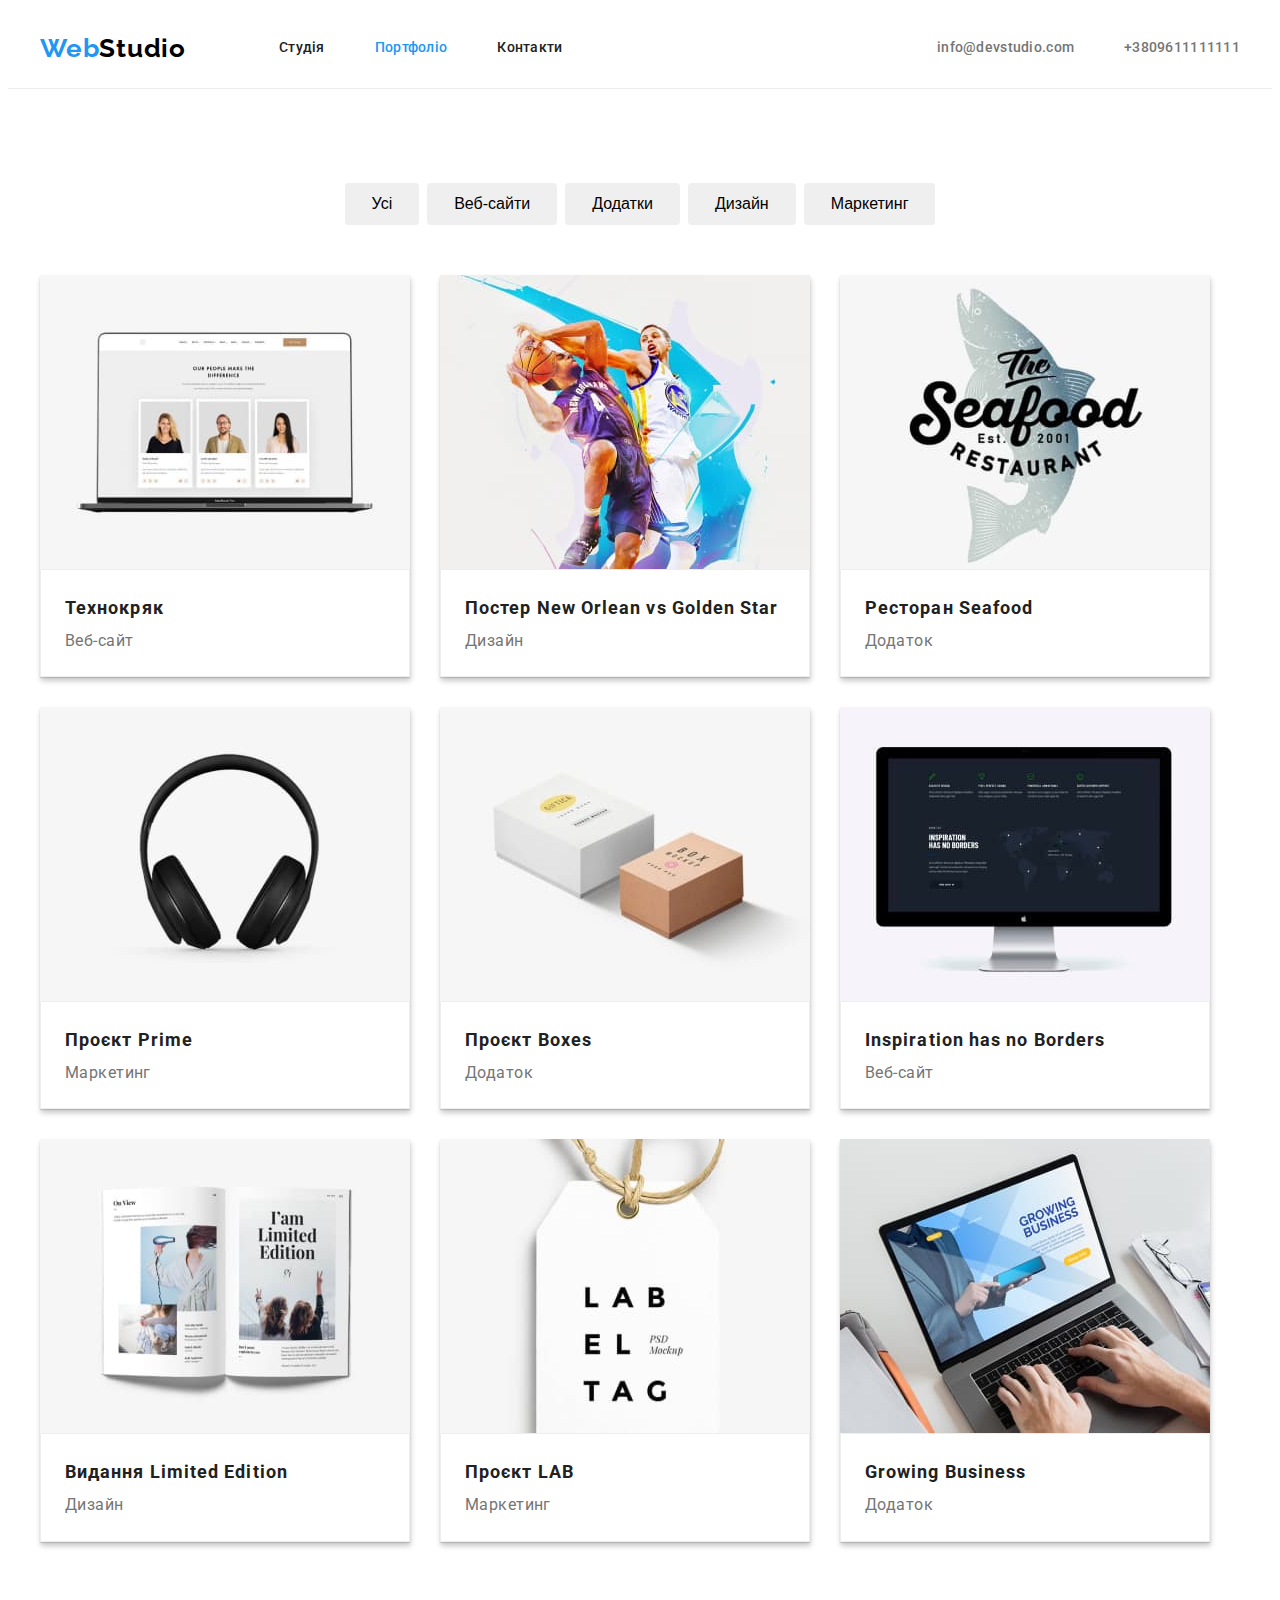
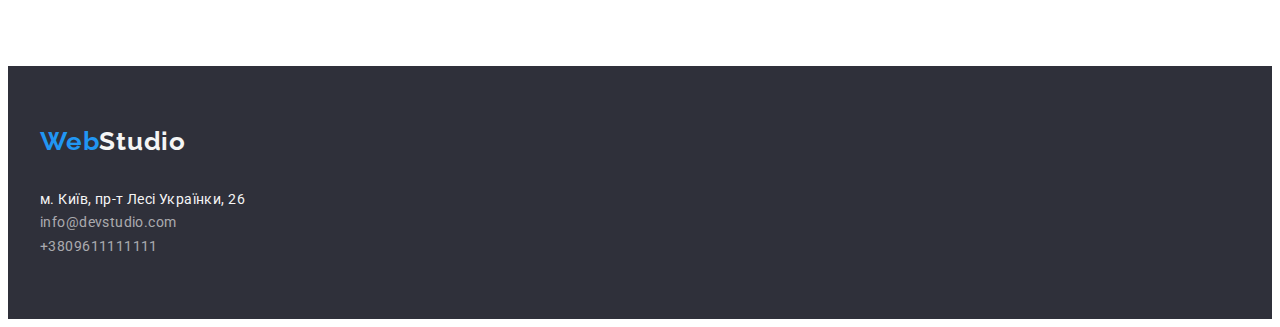
==== portfolio.html @ 9a08cf7b "goit-markup-hw-003" ====
<!DOCTYPE html>
<html lang="uk">

<head>
  <meta charset="UTF-8" />
  <meta http-equiv="X-UA-Compatible" content="IE=edge" />
  <meta name="viewport" content="width=device-width, initial-scale=1.0" />
  <title>Portfolio</title>

  <link href="https://fonts.googleapis.com/css2?family=Raleway:wght@700&family=Roboto:wght@400;500;700;900&display=swap"
    rel="stylesheet">

  <link rel="stylesheet" href="https://cdnjs.cloudflare.com/ajax/libs/modern-normalize/1.1.0/modern-normalize.min.css"
    integrity="sha512-wpPYUAdjBVSE4KJnH1VR1HeZfpl1ub8YT/NKx4PuQ5NmX2tKuGu6U/JRp5y+Y8XG2tV+wKQpNHVUX03MfMFn9Q=="
    crossorigin="anonymous" referrerpolicy="no-referrer" />


  <link href="./css/style.css" rel="stylesheet" />
</head>

<body>
  <!-- Шапка -->
  <header class="page-header">
    <div class="container page-header-container">
      <nav class="main-nav">
        <a href="./index.html" class="logo link"><span class="logo-web">Web</span><span
            class="logo-studio">Studio</span>
        </a>
        <ul class="site-nav list">
          <li class="item"><a class="link " href="./index.html">Студія</a></li>
          <li class="item"><a class="link current" href="./portfolio.html">Портфоліо</a></li>
          <li class="item"><a class="link" href="#">Контакти</a></li>
        </ul>
      </nav>
      <ul class="contact-list list">
        <li class="item"><a class="link" href="mailto:info@devstudio.com">info@devstudio.com</a></li>
        <li class="item"><a class="link" href="tel:+3809611111111">+3809611111111</a></li>
      </ul>
    </div>
  </header>


  <main>
    <section class="section">
      <div class="container">
        <h1 hidden>Content page</h1>
        <ul class="button-list list">
          <li class="item"><button class="filter-btn" type="button">Усі</button> </li>
          <li class="item"><button class="filter-btn" type="button">Веб-сайти</button> </li>
          <li class="item"><button class="filter-btn" type="button">Додатки</button> </li>
          <li class="item"><button class="filter-btn" type="button">Дизайн</button> </li>
          <li class="item"><button class="filter-btn" type="button">Маркетинг</button> </li>

        </ul>
      </div>
      <div class="container">
        <ul class="list flex-container">
          <li class="flex-element">
            <a href="#" class="portfolio-link">
              <img src="./images/img/img1.jpg" width='370' alt="img-filter" class="img">
              <div class="wrapper">
                <h2 class="portfolio-title">Технокряк</h2>
                <p class="kind">Веб-сайт</p>
              </div>
            </a>
          </li>
          <li class="flex-element">
            <a href="#" class="portfolio-link">
              <img src="./images/img/img2.jpg" width='370' alt="img-filter" class="img">
              <div class="wrapper">
                <h2 class="portfolio-title">Постер New Orlean vs Golden Star</h2>
                <p class="kind">Дизайн</p>
              </div>
            </a>
          </li>
          <li class="flex-element">
            <a href="#" class="portfolio-link">
              <img src="./images/img/img3.jpg" width='370' alt="img-filter" class="img">
              <div class="wrapper">
                <h2 class="portfolio-title">Ресторан Seafood</h2>
                <p class="kind">Додаток</p>
              </div>
            </a>
          </li>
          <li class="flex-element">
            <a href="#" class="portfolio-link">
              <img src="./images/img/img4.jpg" width='370' alt="img-filter" class="img">
              <div class="wrapper">
                <h2 class="portfolio-title">Проєкт Prime</h2>
                <p class="kind">Маркетинг</p>
              </div>
            </a>
          </li>
          <li class="flex-element">
            <a href="#" class="portfolio-link">
              <img src="./images/img/img5.jpg" width='370' alt="img-filter" class="img">
              <div class="wrapper">
                <h2 class="portfolio-title">Проєкт Boxes</h2>
                <p class="kind">Додаток</p>
              </div>
            </a>
          </li>
          <li class="flex-element">
            <a href="#" class="portfolio-link">
              <img src="./images/img/img6.jpg" width='370' alt="img-filter" class="img">
              <div class="wrapper">
                <h2 class="portfolio-title">Inspiration has no Borders</h2>
                <p class="kind">Веб-сайт</p>
              </div>
            </a>
          </li>
          <li class="flex-element">
            <a href="#" class="portfolio-link">
              <img src="./images/img/img7.jpg" width='370' alt="img-filter" class="img">
              <div class="wrapper">
                <h2 class="portfolio-title">Видання Limited Edition</h2>
                <p class="kind">Дизайн</p>
              </div>
            </a>
          </li>
          <li class="flex-element">
            <a href="#" class="portfolio-link">
              <img src="./images/img/img8.jpg" width='370' alt="img-filter" class="img">
              <div class="wrapper">
                <h2 class="portfolio-title">Проєкт LAB</h2>
                <p class="kind">Маркетинг</p>
              </div>
            </a>
          </li>
          <li class="flex-element">
            <a href="#" class="portfolio-link">
              <img src="./images/img/img9.jpg" width='370' alt="img-filter" class="img">
              <div class="wrapper">
                <h2 class="portfolio-title">Growing Business</h2>
                <p class="kind">Додаток</p>
              </div>
            </a>
          </li>
        </ul>
      </div>
    </section>
  </main>


  <!-- Підвал  -->
  <footer class="footer">
    <div class="container">
      <a href="./index.html" class="logo link"><span class="logo-web">Web</span><span class="logo-studio">Studio</span>
      </a>

    </div>
    <address class="address container">
      <ul class=" contact list">
        <li><a href="https://goo.gl/maps/LuoxceWodsSbmJ2GA" rel="noopener noreferrer nofollow " class="address link">м.
            Київ, пр-т Лесі Українки, 26</a></li>
        <li><a href="mailto:info@devstudio.com" class="link contact-footer">info@devstudio.com</a></li>
        <li><a href="tel:+3809611111111" class="link contact-footer">+3809611111111</a></li>
      </ul>
    </address>
  </footer>
</body>


</html>
---- css/style.css ----
:root {
  --primary-text-color: #757575;
  --accent-color: #2196f3;
  --title-text-color: #212121;
  --primary-write-color: #ffffff;
  --primary-bd-color: #f5f5f5;

  --button-main-color: #188ce8;
  --bd-color-f: #2f303a;
  --primary-black-color: #000000;

  --bd-color-filter: #f5f4fa;
  --card-set-gap: 30px;
  --border-color:  #EEEEEE;
}
h1,
h2,
h3,
p {
  margin-top: 0;
  margin-bottom: 0;
}
ul {
  margin-top: 0;
  margin-bottom: 0;
  padding-left: 0;
}
.address {
  margin-top: 30px;
  font-style: normal;
}

body {
  color: var(--primary-text-color);
  font-size: 14px;
  font-family: 'Roboto', sans-serif;
  letter-spacing: 0.03em;
  line-height: 1.14;
}
.list {
  list-style: none;
}

/* header */
.page-header {
  font-weight: 500;
  letter-spacing: 0.02em;
  background: var(--primary-write-color);
  border-bottom: 1px solid #ececec;
}

/* .page-header, .feature-section, .about-job {
  background-color: var(--primary-bd-color);
} */
.page-header-container {
  display: flex;
}

/* container */
.container {
  width: 1200px;
  padding-left: 15px;
  padding-right: 15px;
  margin-left: auto;
  margin-right: auto;
  /* outline: 1px solid tomato; */
}

/* header page */
/* logo */
.logo {
  /* padding-right: 93px; */
  font-family: 'Raleway';
  font-size: 26px;
  font-weight: 700;
  line-height: 1.19;
  letter-spacing: 0.03em;
  text-decoration: none;
  margin-right: 93px;
}
.logo-web {
  color: var(--accent-color);
}
.logo-studio {
  color: var(--primary-black-color);
}
.logo :hover,
.logo :focus {
  color: var(--accent-color);
}

/* site-nav */
.main-nav {
  display: flex;
  /* column-gap: 93px; */
  align-items: center;
}
.site-nav {
  display: flex;
  /* column-gap: 50px; */
  padding-top: 32px;
  padding-bottom: 32px;
}
.site-nav .item + .item {
  margin-left: 50px;
}
.site-nav .link {
  /* display: block; */
  color: var(--title-text-color);
  text-decoration: none;
}
.site-nav .link:hover,
.site-nav .link:focus {
  color: var(--accent-color);
}
.site-nav .link.current {
  color: var(--accent-color);
}

.contact-list .link {
  /* display: flex; */
  color: var(--primary-text-color);
  text-decoration: none;
}
.contact-list {
  display: flex;
  align-items: center;
  margin-left: auto;
}
.contact-list .link:hover,
.contact-list .link:focus {
  color: var(--accent-color);
}
.contact-list .item + .item {
  margin-left: 50px;
}

/* footer */
.footer {
  background-color: var(--bd-color-f);
  padding-top: 60px;
  padding-bottom: 60px;
  text-decoration: none;
  line-height: 1.7;
}
.footer .logo-studio {
  color: var(--primary-bd-color);
}
.footer .logo-studio:hover,
.footer .logo-studio:focus {
  color: var(--accent-color);
}

.address.link {
  color: var(--primary-bd-color);
  text-decoration: none;
}
.link.contact-footer {
  color: rgba(255, 255, 255, 0.6);
  text-decoration: none;
}

/* order */
.order {
  padding-top: 200px;
  padding-bottom: 200px;

  background: #2f303a;

  letter-spacing: 0.06em;
  text-align: center;
}
.order-title {
  margin-bottom: 30px;
  color: var(--primary-write-color);

  font-weight: 900;
  font-size: 44px;
  line-height: 1.5;
  text-transform: uppercase;
}
.order .button {
  padding: 10px 32px;
  
  /* min-width: 216px; */
  box-shadow: 0px 4px 4px rgba(0, 0, 0, 0.15);
  font-weight: 700;
  font-size: 16px;
  line-height: 1.87;
  border-radius: 4px;
}

.button {
  color: var(--primary-bd-color);
  background-color: var(--accent-color);
  cursor: pointer;
  border-color: transparent;
}

.button:hover,
.button:focus {
  color: var(--button-main-color);
  background-color: var(--primary-bd-color);
}

/* feature */
.feature {
  display: flex;
}
.feature-section.section{
padding-bottom: 0;
}
.feature .item {
  width: calc(100%-90px) / 4;
  margin-right: var(--card-set-gap);
}
.feature .item:nth-last-child(-n + 1) {
  margin-right: 0px;
}

.feature .title {
  margin-bottom: 10px;

  color: var(--title-text-color);
  font-weight: 700;
}

.feature p {
  line-height: 1.7;
}

.section {
  padding-top: 94px;
  padding-bottom: 94px;
}
.section-title {
  margin-top: 0;
  margin-bottom: 50px;

  color: var(--title-text-color);
  text-align: center;
  font-weight: 700;
  font-size: 36px;
  line-height: 1.16;
}

.gallery-list {
  display: flex;
}

.img {
  display: block;
  padding-left: 0;
  padding-right: 0;
}
.gallery-list .item + .item {
  margin-left: var(--card-set-gap);
}

/* komand */

.command-card{
  background-color: var(--bd-color-filter);
}
.card-set {
  display: flex;
}
.card-set > .item {
  padding-bottom: 30px;

  background-color: var(--primary-write-color);
  border-radius: 0px 0px 4px 4px;
  box-shadow: 0px 1px 3px rgba(0, 0, 0, 0.12), 0px 1px 1px rgba(0, 0, 0, 0.14), 0px 2px 1px rgba(0, 0, 0, 0.2);
  /* flex-basis: calc(100%/4-30px); */

}
.card-set .item + .item {
  margin-left: var(--card-set-gap);
}
.person-name {
  margin-bottom: 10px;
  text-align: center;

  color: var(--title-text-color);
  font-weight: 500;
  font-size: 16px;
  line-height: 1.18;
}
.card-set .img {
  margin-bottom: var(--card-set-gap);
}

.person-work {
  font-size: 16px;
  line-height: 1.19;
  text-align: center;
}

/* portfolio */
.button-list {
  display: flex;
  margin-bottom: 50px;
  flex-wrap: wrap;
  justify-content: center;
}

.button-list .item + .item {
  margin-left: 8px;
  border-radius: 4px;
}
.filter-btn:hover,
.filter-btn:focus {
  background-color: var(--accent-color);
  color: var(--primary-bd-color);
  box-shadow: 0px 3px 1px rgba(0, 0, 0, 0.1), 0px 1px 2px rgba(0, 0, 0, 0.08),
    0px 2px 2px rgba(0, 0, 0, 0.12);
}
.filter-btn {
  padding: 6px 25px;
  /* background-color: var(--bd-color-filter); */
  font-weight: 500;
  font-size: 16px;
  line-height: 1.6;
  cursor: pointer;
  border-radius: 4px;
  border-color: transparent;
}

.flex-container{
  display: flex;
  flex-wrap: wrap;

}
.flex-element {
  box-shadow: 0px 1px 1px rgba(0, 0, 0, 0.12), 0px 4px 4px rgba(0, 0, 0, 0.06),
    1px 4px 6px rgba(0, 0, 0, 0.16);
  /* width: calc(100%-60px)/3; */
  margin-bottom: var(--card-set-gap);
}
.flex-element:not(:nth-child(3n)) {

  margin-right: var(--card-set-gap);
}
/* .flex-element:nth-last-child(-n+3){
  margin-bottom: 94px;
} */
.wrapper {
  padding: 20px 24px;
  border: 1px solid var(--border-color)
}
.portfolio-title {
  color: var(--title-text-color);

  font-family: 'Roboto';
  font-weight: 700;
  font-size: 18px;
  line-height: 2;
  letter-spacing: 0.06em;
}
.portfolio-link {
  text-decoration: none;
}
.kind {
  color: var(--primary-text-color);
  font-size: 16px;
  line-height: 1.9;
}
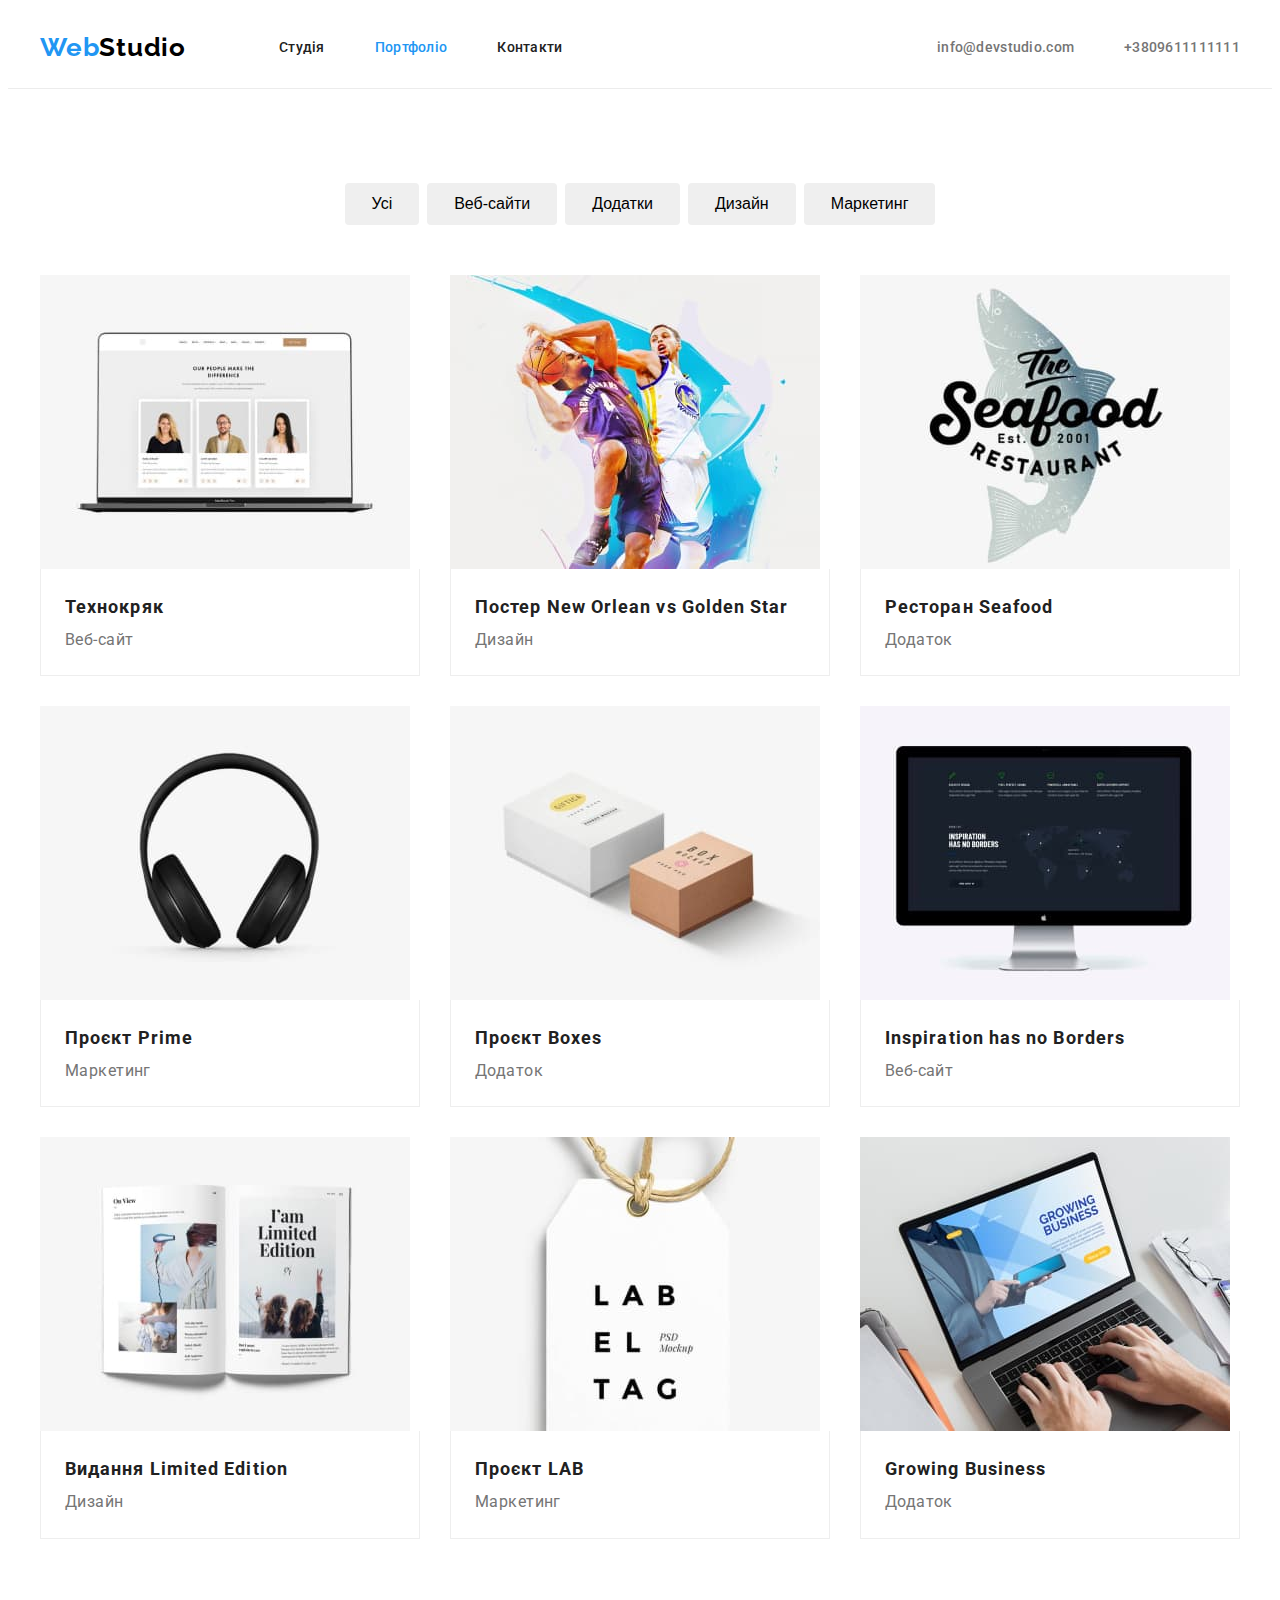
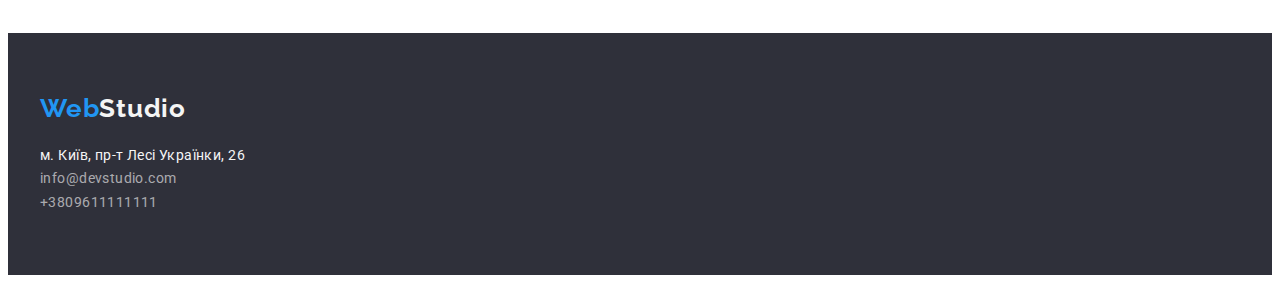
==== commit 01f4ce36: "внесла корективи" ====
--- a/portfolio.html
+++ b/portfolio.html
@@ -43,7 +43,9 @@
   <main>
     <section class="section">
       <div class="container">
+
         <h1 hidden>Content page</h1>
+        
         <ul class="button-list list">
           <li class="item"><button class="filter-btn" type="button">Усі</button> </li>
           <li class="item"><button class="filter-btn" type="button">Веб-сайти</button> </li>
@@ -52,8 +54,7 @@
           <li class="item"><button class="filter-btn" type="button">Маркетинг</button> </li>
 
         </ul>
-      </div>
-      <div class="container">
+     
         <ul class="list flex-container">
           <li class="flex-element">
             <a href="#" class="portfolio-link">
@@ -137,6 +138,7 @@
             </a>
           </li>
         </ul>
+
       </div>
     </section>
   </main>
--- a/css/style.css
+++ b/css/style.css
@@ -3,15 +3,15 @@
   --accent-color: #2196f3;
   --title-text-color: #212121;
   --primary-write-color: #ffffff;
+  --border-color: #eeeeee;
+  --primary-black-color: #000000;
+
   --primary-bd-color: #f5f5f5;
-
-  --button-main-color: #188ce8;
+  --button-active: #188ce8;
   --bd-color-f: #2f303a;
-  --primary-black-color: #000000;
-
   --bd-color-filter: #f5f4fa;
-  --card-set-gap: 30px;
-  --border-color:  #EEEEEE;
+
+  --button-shadow: 0px 4px 4px rgba(0, 0, 0, 0.15);
 }
 h1,
 h2,
@@ -26,7 +26,6 @@
   padding-left: 0;
 }
 .address {
-  margin-top: 30px;
   font-style: normal;
 }
 
@@ -49,9 +48,6 @@
   border-bottom: 1px solid #ececec;
 }
 
-/* .page-header, .feature-section, .about-job {
-  background-color: var(--primary-bd-color);
-} */
 .page-header-container {
   display: flex;
 }
@@ -68,15 +64,17 @@
 
 /* header page */
 /* logo */
+.main-nav .logo {
+  padding-top: 24px;
+  padding-bottom: 25px;
+}
 .logo {
-  /* padding-right: 93px; */
   font-family: 'Raleway';
   font-size: 26px;
   font-weight: 700;
   line-height: 1.19;
   letter-spacing: 0.03em;
   text-decoration: none;
-  margin-right: 93px;
 }
 .logo-web {
   color: var(--accent-color);
@@ -92,20 +90,16 @@
 /* site-nav */
 .main-nav {
   display: flex;
-  /* column-gap: 93px; */
-  align-items: center;
+  column-gap: 93px;
 }
 .site-nav {
   display: flex;
-  /* column-gap: 50px; */
+  column-gap: 50px;
   padding-top: 32px;
   padding-bottom: 32px;
 }
-.site-nav .item + .item {
-  margin-left: 50px;
-}
+
 .site-nav .link {
-  /* display: block; */
   color: var(--title-text-color);
   text-decoration: none;
 }
@@ -118,21 +112,20 @@
 }
 
 .contact-list .link {
-  /* display: flex; */
   color: var(--primary-text-color);
   text-decoration: none;
 }
 .contact-list {
   display: flex;
+  margin-left: auto;
   align-items: center;
-  margin-left: auto;
 }
 .contact-list .link:hover,
 .contact-list .link:focus {
   color: var(--accent-color);
 }
-.contact-list .item + .item {
-  margin-left: 50px;
+.contact-list {
+  column-gap: 50px;
 }
 
 /* footer */
@@ -140,8 +133,14 @@
   background-color: var(--bd-color-f);
   padding-top: 60px;
   padding-bottom: 60px;
+
   text-decoration: none;
   line-height: 1.7;
+}
+
+.footer .logo {
+  display: block;
+  margin-bottom: 20px;
 }
 .footer .logo-studio {
   color: var(--primary-bd-color);
@@ -155,22 +154,29 @@
   color: var(--primary-bd-color);
   text-decoration: none;
 }
+.contact .footer-list {
+  margin-bottom: 8px;
+}
 .link.contact-footer {
   color: rgba(255, 255, 255, 0.6);
   text-decoration: none;
 }
 
 /* order */
-.order {
+.hero {
+  display: flex;
+  flex-direction: column;
+  justify-content: center;
+  align-items: center;
   padding-top: 200px;
   padding-bottom: 200px;
 
-  background: #2f303a;
+  background-color: #2f303a;
 
   letter-spacing: 0.06em;
   text-align: center;
 }
-.order-title {
+.hero-title {
   margin-bottom: 30px;
   color: var(--primary-write-color);
 
@@ -179,11 +185,11 @@
   line-height: 1.5;
   text-transform: uppercase;
 }
-.order .button {
-  padding: 10px 32px;
-  
-  /* min-width: 216px; */
-  box-shadow: 0px 4px 4px rgba(0, 0, 0, 0.15);
+.hero .button {
+  min-width: 216px;
+  min-height: 50px;
+
+  box-shadow: var(--button-shadow);
   font-weight: 700;
   font-size: 16px;
   line-height: 1.87;
@@ -191,38 +197,35 @@
 }
 
 .button {
-  color: var(--primary-bd-color);
+  color: var(--primary-write-color);
   background-color: var(--accent-color);
+
   cursor: pointer;
   border-color: transparent;
+  box-shadow: var(--button-shadow);
 }
 
 .button:hover,
 .button:focus {
-  color: var(--button-main-color);
-  background-color: var(--primary-bd-color);
+  background-color: var(--button-active);
 }
 
 /* feature */
 .feature {
   display: flex;
-}
-.feature-section.section{
-padding-bottom: 0;
-}
-.feature .item {
-  width: calc(100%-90px) / 4;
-  margin-right: var(--card-set-gap);
-}
-.feature .item:nth-last-child(-n + 1) {
-  margin-right: 0px;
+  column-gap: 30px;
+}
+.feature-section.section {
+  padding-bottom: 0;
 }
 
 .feature .title {
   margin-bottom: 10px;
 
   color: var(--title-text-color);
-  font-weight: 700;
+
+  font-weight: 700;
+  font-size: 14px;
 }
 
 .feature p {
@@ -238,6 +241,7 @@
   margin-bottom: 50px;
 
   color: var(--title-text-color);
+
   text-align: center;
   font-weight: 700;
   font-size: 36px;
@@ -246,6 +250,7 @@
 
 .gallery-list {
   display: flex;
+  column-gap: 30px;
 }
 
 .img {
@@ -253,61 +258,56 @@
   padding-left: 0;
   padding-right: 0;
 }
-.gallery-list .item + .item {
-  margin-left: var(--card-set-gap);
-}
 
 /* komand */
 
-.command-card{
+.command-card {
   background-color: var(--bd-color-filter);
 }
 .card-set {
   display: flex;
 }
 .card-set > .item {
-  padding-bottom: 30px;
-
   background-color: var(--primary-write-color);
+
   border-radius: 0px 0px 4px 4px;
-  box-shadow: 0px 1px 3px rgba(0, 0, 0, 0.12), 0px 1px 1px rgba(0, 0, 0, 0.14), 0px 2px 1px rgba(0, 0, 0, 0.2);
-  /* flex-basis: calc(100%/4-30px); */
-
-}
-.card-set .item + .item {
-  margin-left: var(--card-set-gap);
-}
+  box-shadow: 0px 1px 3px rgba(0, 0, 0, 0.12), 0px 1px 1px rgba(0, 0, 0, 0.14),
+    0px 2px 1px rgba(0, 0, 0, 0.2);
+}
+.card-set {
+  column-gap: 30px;
+}
+
 .person-name {
   margin-bottom: 10px;
-  text-align: center;
 
   color: var(--title-text-color);
   font-weight: 500;
   font-size: 16px;
-  line-height: 1.18;
-}
-.card-set .img {
-  margin-bottom: var(--card-set-gap);
+  line-height: 1.17;
 }
 
 .person-work {
   font-size: 16px;
   line-height: 1.19;
+}
+
+.card-set .wrapper {
+  padding-top: 30px;
+  padding-bottom: 30px;
   text-align: center;
 }
 
 /* portfolio */
 .button-list {
   display: flex;
+  column-gap: 8px;
   margin-bottom: 50px;
+  border-radius: 4px;
   flex-wrap: wrap;
   justify-content: center;
 }
 
-.button-list .item + .item {
-  margin-left: 8px;
-  border-radius: 4px;
-}
 .filter-btn:hover,
 .filter-btn:focus {
   background-color: var(--accent-color);
@@ -317,7 +317,6 @@
 }
 .filter-btn {
   padding: 6px 25px;
-  /* background-color: var(--bd-color-filter); */
   font-weight: 500;
   font-size: 16px;
   line-height: 1.6;
@@ -326,27 +325,35 @@
   border-color: transparent;
 }
 
-.flex-container{
+.flex-container {
   display: flex;
   flex-wrap: wrap;
-
-}
-.flex-element {
+  margin-top: -30px;
+margin-left: -30px;
+  /* gap: 30px; */
+}
+.flex-element:hover,
+.flex-element:focus {
   box-shadow: 0px 1px 1px rgba(0, 0, 0, 0.12), 0px 4px 4px rgba(0, 0, 0, 0.06),
     1px 4px 6px rgba(0, 0, 0, 0.16);
-  /* width: calc(100%-60px)/3; */
-  margin-bottom: var(--card-set-gap);
-}
-.flex-element:not(:nth-child(3n)) {
-
+}
+
+.flex-element {
+  /* margin-bottom: var(--card-set-gap); */
+  flex-basis: calc(100% / 3 - 30px);
+  flex-basis: calc(100% / 3 - 30px);
+margin-left: 30px;
+margin-top: 30px;
+
+}
+/* .flex-element:not(:nth-child(3n)) {
   margin-right: var(--card-set-gap);
-}
-/* .flex-element:nth-last-child(-n+3){
-  margin-bottom: 94px;
 } */
+
 .wrapper {
   padding: 20px 24px;
-  border: 1px solid var(--border-color)
+  border: 1px solid var(--border-color);
+  border-top: 0px;
 }
 .portfolio-title {
   color: var(--title-text-color);
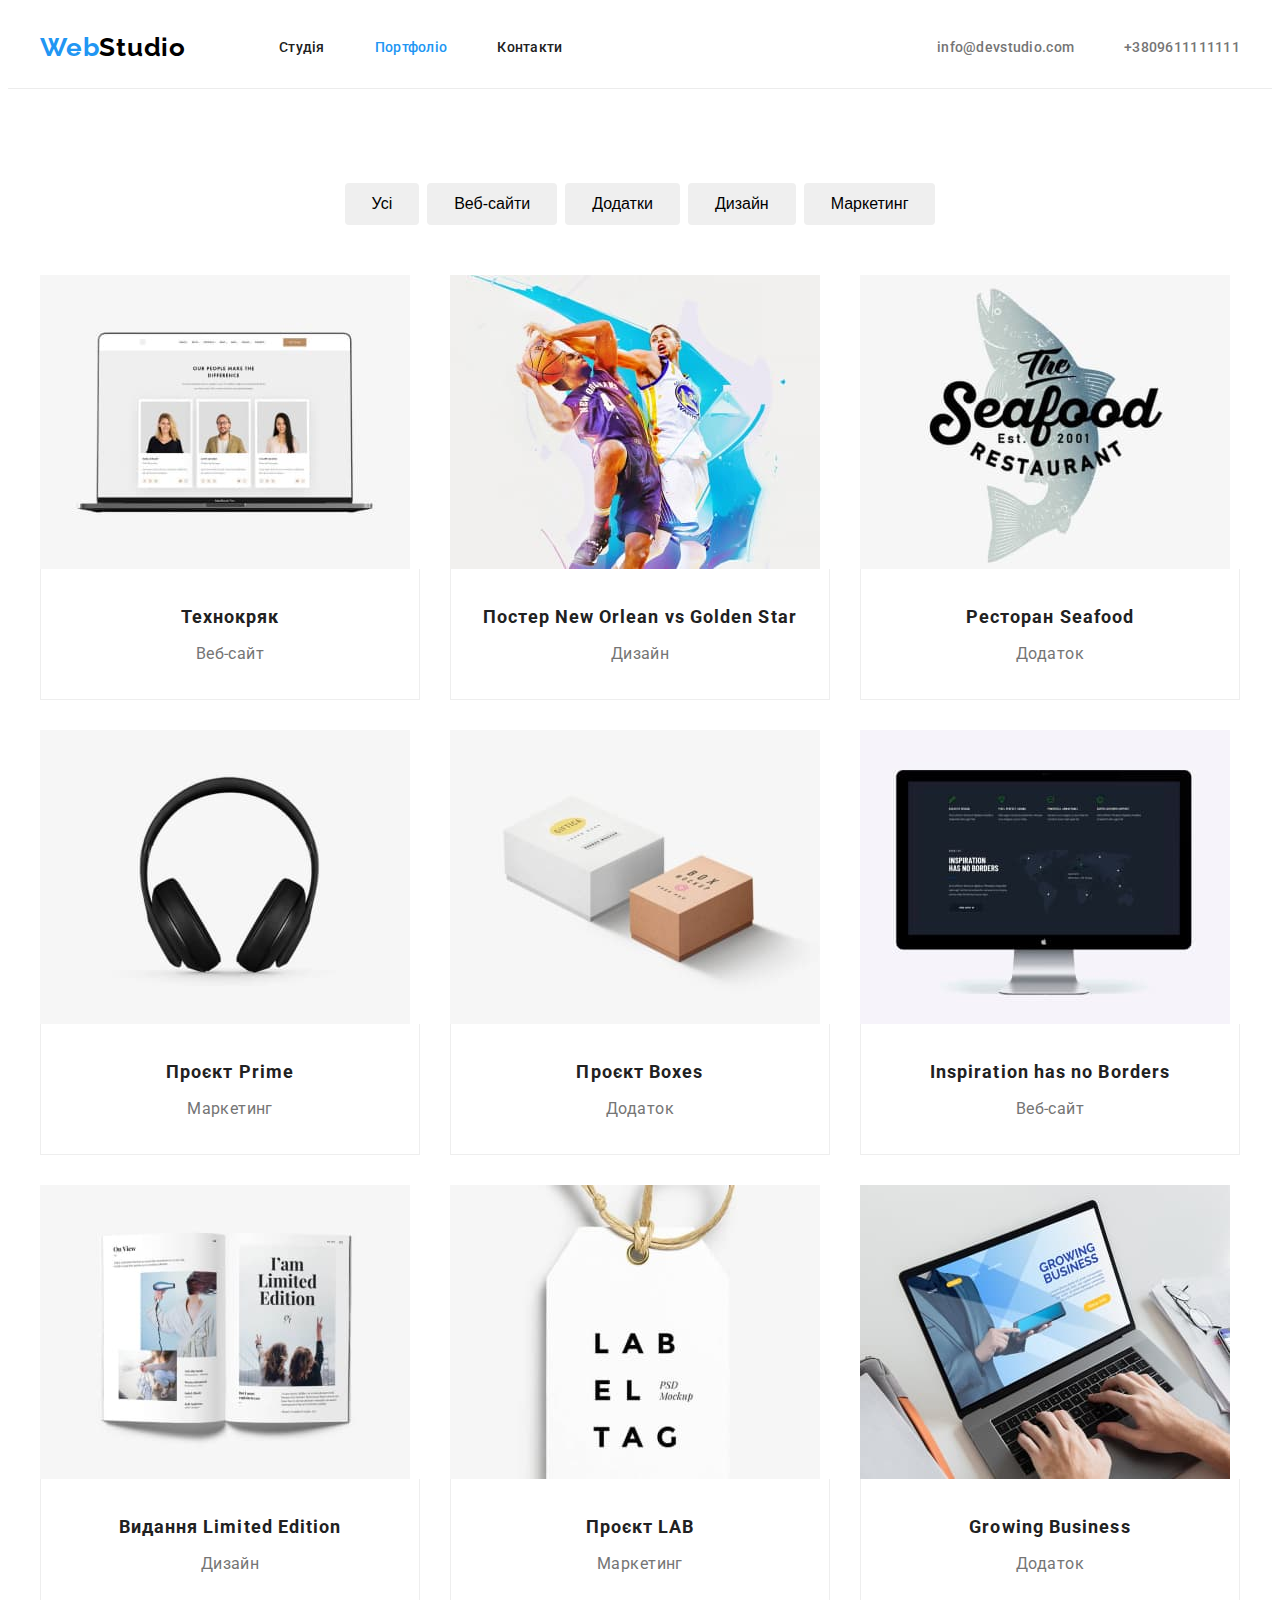
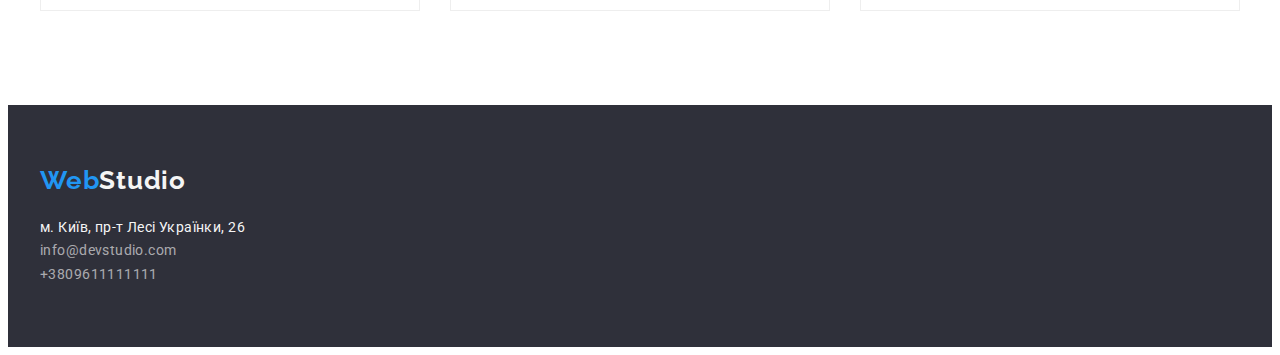
==== commit 1ecd3b3d: "card-set застосовується до багатьох секцій" ====
--- a/portfolio.html
+++ b/portfolio.html
@@ -41,7 +41,7 @@
 
 
   <main>
-    <section class="section">
+    <section class="section portfolio">
       <div class="container">
 
         <h1 hidden>Content page</h1>
@@ -55,8 +55,8 @@
 
         </ul>
      
-        <ul class="list flex-container">
-          <li class="flex-element">
+        <ul class="list card-set">
+          <li class="item">
             <a href="#" class="portfolio-link">
               <img src="./images/img/img1.jpg" width='370' alt="img-filter" class="img">
               <div class="wrapper">
@@ -65,7 +65,7 @@
               </div>
             </a>
           </li>
-          <li class="flex-element">
+          <li class="item">
             <a href="#" class="portfolio-link">
               <img src="./images/img/img2.jpg" width='370' alt="img-filter" class="img">
               <div class="wrapper">
@@ -74,7 +74,7 @@
               </div>
             </a>
           </li>
-          <li class="flex-element">
+          <li class="item">
             <a href="#" class="portfolio-link">
               <img src="./images/img/img3.jpg" width='370' alt="img-filter" class="img">
               <div class="wrapper">
@@ -83,7 +83,7 @@
               </div>
             </a>
           </li>
-          <li class="flex-element">
+          <li class="item">
             <a href="#" class="portfolio-link">
               <img src="./images/img/img4.jpg" width='370' alt="img-filter" class="img">
               <div class="wrapper">
@@ -92,7 +92,7 @@
               </div>
             </a>
           </li>
-          <li class="flex-element">
+          <li class="item">
             <a href="#" class="portfolio-link">
               <img src="./images/img/img5.jpg" width='370' alt="img-filter" class="img">
               <div class="wrapper">
@@ -101,7 +101,7 @@
               </div>
             </a>
           </li>
-          <li class="flex-element">
+          <li class="item">
             <a href="#" class="portfolio-link">
               <img src="./images/img/img6.jpg" width='370' alt="img-filter" class="img">
               <div class="wrapper">
@@ -110,7 +110,7 @@
               </div>
             </a>
           </li>
-          <li class="flex-element">
+          <li class="item">
             <a href="#" class="portfolio-link">
               <img src="./images/img/img7.jpg" width='370' alt="img-filter" class="img">
               <div class="wrapper">
@@ -119,7 +119,7 @@
               </div>
             </a>
           </li>
-          <li class="flex-element">
+          <li class="item">
             <a href="#" class="portfolio-link">
               <img src="./images/img/img8.jpg" width='370' alt="img-filter" class="img">
               <div class="wrapper">
@@ -128,7 +128,7 @@
               </div>
             </a>
           </li>
-          <li class="flex-element">
+          <li class="item">
             <a href="#" class="portfolio-link">
               <img src="./images/img/img9.jpg" width='370' alt="img-filter" class="img">
               <div class="wrapper">
--- a/css/style.css
+++ b/css/style.css
@@ -219,7 +219,7 @@
   padding-bottom: 0;
 }
 
-.feature .title {
+.card-set .feature-title {
   margin-bottom: 10px;
 
   color: var(--title-text-color);
@@ -252,9 +252,12 @@
   display: flex;
   column-gap: 30px;
 }
-
+/* .item *{
+  outline: 1px solid red;
+} */
 .img {
   display: block;
+  max-width: 100%;
   padding-left: 0;
   padding-right: 0;
 }
@@ -266,18 +269,28 @@
 }
 .card-set {
   display: flex;
-}
-.card-set > .item {
+  margin-left:-30px;
+  margin-top:-30px;
+
+}
+.command-card .card-set > .item {
   background-color: var(--primary-write-color);
 
   border-radius: 0px 0px 4px 4px;
   box-shadow: 0px 1px 3px rgba(0, 0, 0, 0.12), 0px 1px 1px rgba(0, 0, 0, 0.14),
     0px 2px 1px rgba(0, 0, 0, 0.2);
 }
-.card-set {
+/* .card-set {
   column-gap: 30px;
-}
-
+} */
+
+.card-set > .item {
+
+  flex-basis: calc(100% / 3 - 30px);
+  margin-left: 30px;
+  margin-top: 30px;
+  
+}
 .person-name {
   margin-bottom: 10px;
 
@@ -325,30 +338,16 @@
   border-color: transparent;
 }
 
-.flex-container {
-  display: flex;
+
+
+ .portfolio .card-set{
   flex-wrap: wrap;
-  margin-top: -30px;
-margin-left: -30px;
-  /* gap: 30px; */
-}
-.flex-element:hover,
-.flex-element:focus {
-  box-shadow: 0px 1px 1px rgba(0, 0, 0, 0.12), 0px 4px 4px rgba(0, 0, 0, 0.06),
+}
+.portfolio .item:hover,
+.portfolio .item:focus{
+    box-shadow: 0px 1px 1px rgba(0, 0, 0, 0.12), 0px 4px 4px rgba(0, 0, 0, 0.06),
     1px 4px 6px rgba(0, 0, 0, 0.16);
 }
-
-.flex-element {
-  /* margin-bottom: var(--card-set-gap); */
-  flex-basis: calc(100% / 3 - 30px);
-  flex-basis: calc(100% / 3 - 30px);
-margin-left: 30px;
-margin-top: 30px;
-
-}
-/* .flex-element:not(:nth-child(3n)) {
-  margin-right: var(--card-set-gap);
-} */
 
 .wrapper {
   padding: 20px 24px;
@@ -356,6 +355,7 @@
   border-top: 0px;
 }
 .portfolio-title {
+  margin-bottom: 4px;
   color: var(--title-text-color);
 
   font-family: 'Roboto';
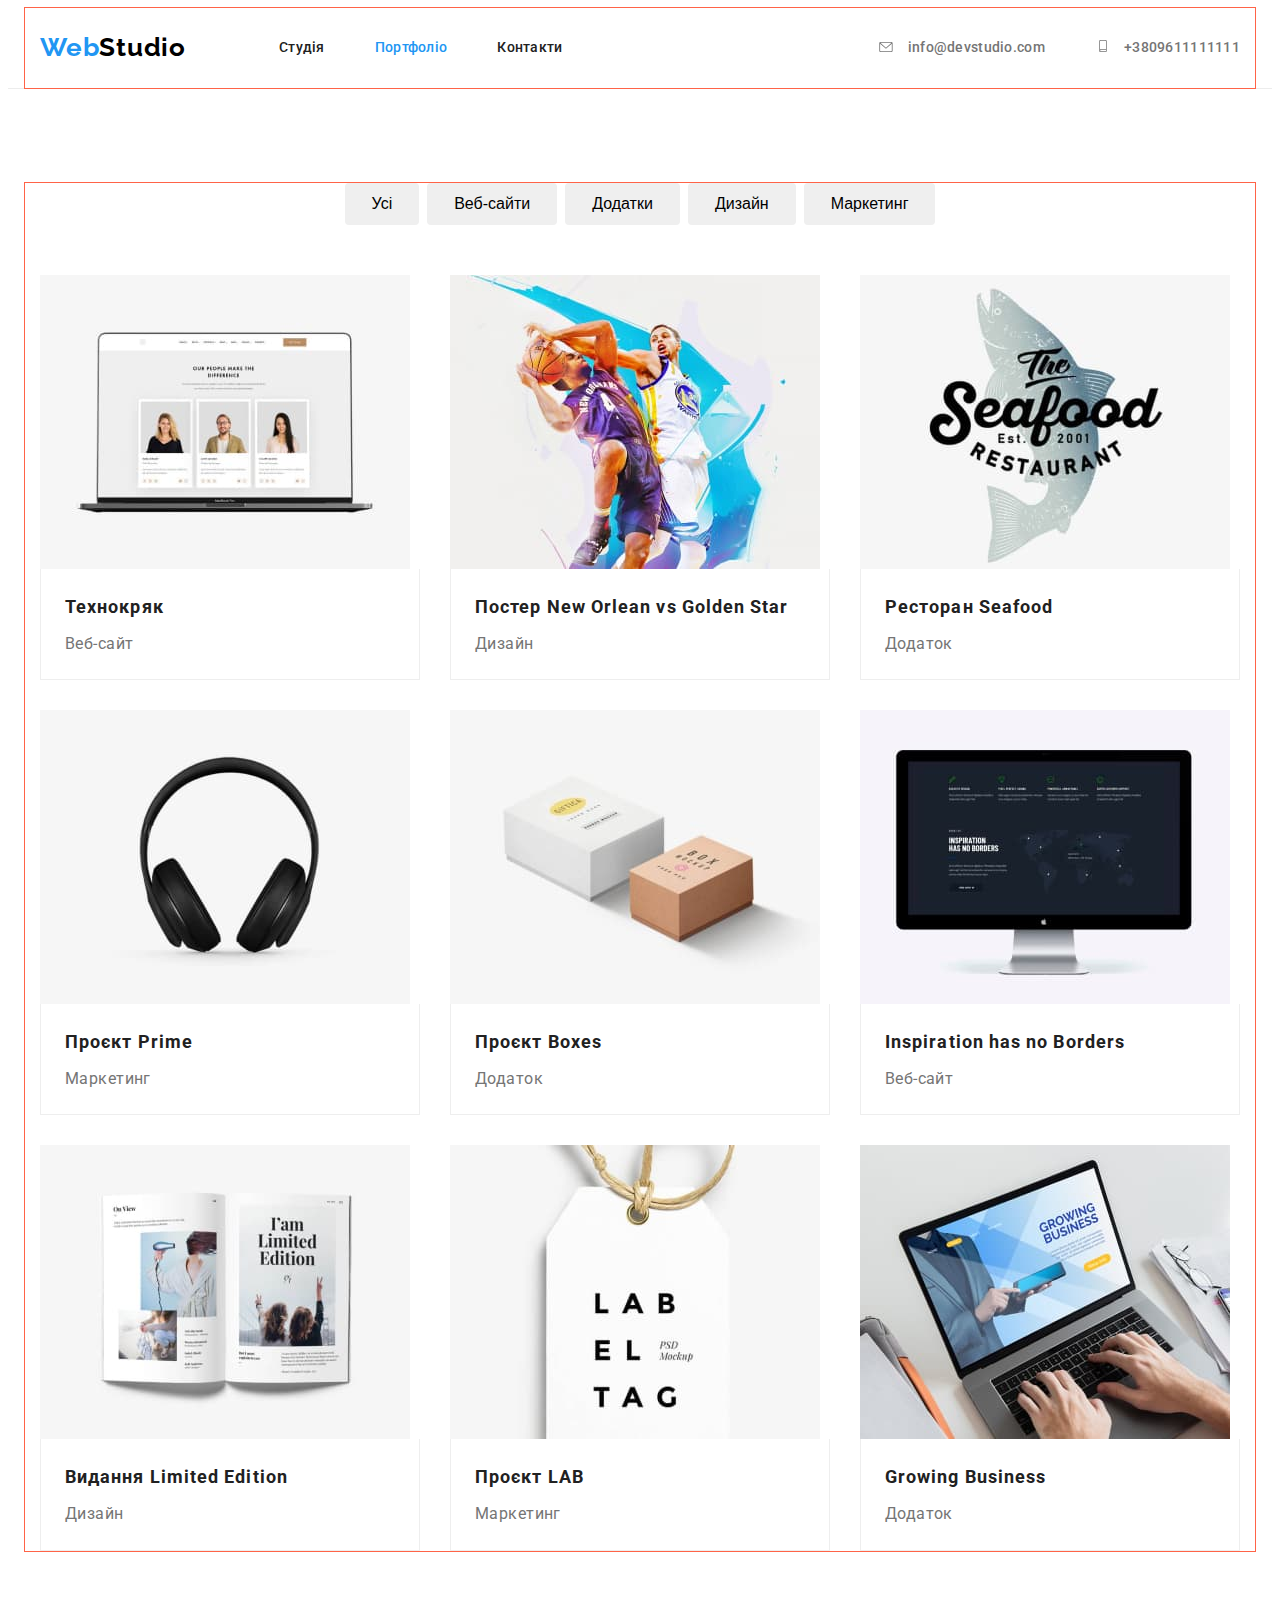
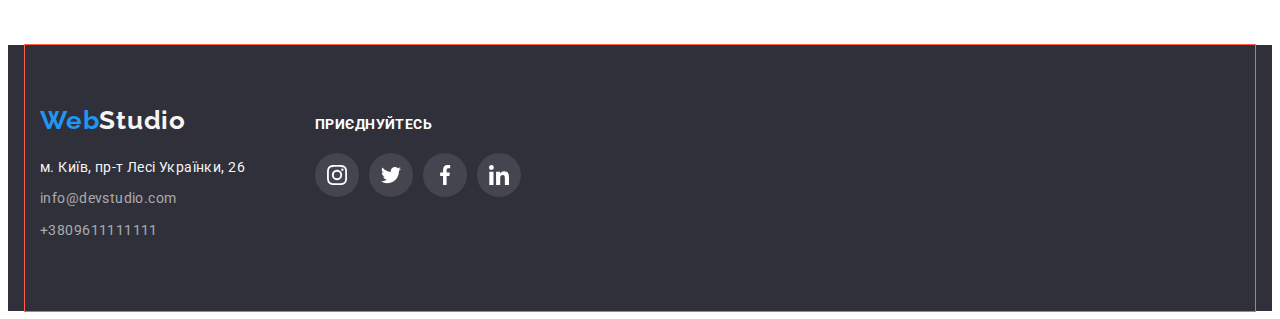
==== commit 2590c331: "add svg" ====
--- a/portfolio.html
+++ b/portfolio.html
@@ -21,20 +21,34 @@
 <body>
   <!-- Шапка -->
   <header class="page-header">
-    <div class="container page-header-container">
+    <div class="container header-container">
       <nav class="main-nav">
         <a href="./index.html" class="logo link"><span class="logo-web">Web</span><span
             class="logo-studio">Studio</span>
         </a>
+
         <ul class="site-nav list">
-          <li class="item"><a class="link " href="./index.html">Студія</a></li>
-          <li class="item"><a class="link current" href="./portfolio.html">Портфоліо</a></li>
-          <li class="item"><a class="link" href="#">Контакти</a></li>
+          <li class="item"><a href="./index.html" class="link">Студія</a></li>
+          <li class="item"><a href="./portfolio.html" class="link current">Портфоліо</a></li>
+          <li class="item"><a href="#call" class="link">Контакти</a></li>
         </ul>
       </nav>
       <ul class="contact-list list">
-        <li class="item"><a class="link" href="mailto:info@devstudio.com">info@devstudio.com</a></li>
-        <li class="item"><a class="link" href="tel:+3809611111111">+3809611111111</a></li>
+        <li class="item-mail">
+          <a href="mailto:info@devstudio.com" class="link">
+            <svg class="contact-item" width="16" height="10">
+              <use href="./images/sprite.svg#icon-envelope"></use>
+            </svg>
+            info@devstudio.com</a>
+        </li>
+        <li class="item">
+          <a href="tel:+3809611111111" class="link">
+            <svg class="contact-item" width="16" height="12">
+              <use href="./images/sprite.svg#icon-smartphone"></use>
+            </svg>
+            +3809611111111
+          </a>
+        </li>
       </ul>
     </div>
   </header>
@@ -45,7 +59,7 @@
       <div class="container">
 
         <h1 hidden>Content page</h1>
-        
+
         <ul class="button-list list">
           <li class="item"><button class="filter-btn" type="button">Усі</button> </li>
           <li class="item"><button class="filter-btn" type="button">Веб-сайти</button> </li>
@@ -54,12 +68,12 @@
           <li class="item"><button class="filter-btn" type="button">Маркетинг</button> </li>
 
         </ul>
-     
+
         <ul class="list card-set">
           <li class="item">
             <a href="#" class="portfolio-link">
               <img src="./images/img/img1.jpg" width='370' alt="img-filter" class="img">
-              <div class="wrapper">
+              <div class="portfolio-wrapper">
                 <h2 class="portfolio-title">Технокряк</h2>
                 <p class="kind">Веб-сайт</p>
               </div>
@@ -68,7 +82,7 @@
           <li class="item">
             <a href="#" class="portfolio-link">
               <img src="./images/img/img2.jpg" width='370' alt="img-filter" class="img">
-              <div class="wrapper">
+              <div class="portfolio-wrapper">
                 <h2 class="portfolio-title">Постер New Orlean vs Golden Star</h2>
                 <p class="kind">Дизайн</p>
               </div>
@@ -77,7 +91,7 @@
           <li class="item">
             <a href="#" class="portfolio-link">
               <img src="./images/img/img3.jpg" width='370' alt="img-filter" class="img">
-              <div class="wrapper">
+              <div class="portfolio-wrapper">
                 <h2 class="portfolio-title">Ресторан Seafood</h2>
                 <p class="kind">Додаток</p>
               </div>
@@ -86,7 +100,7 @@
           <li class="item">
             <a href="#" class="portfolio-link">
               <img src="./images/img/img4.jpg" width='370' alt="img-filter" class="img">
-              <div class="wrapper">
+              <div class="portfolio-wrapper">
                 <h2 class="portfolio-title">Проєкт Prime</h2>
                 <p class="kind">Маркетинг</p>
               </div>
@@ -95,7 +109,7 @@
           <li class="item">
             <a href="#" class="portfolio-link">
               <img src="./images/img/img5.jpg" width='370' alt="img-filter" class="img">
-              <div class="wrapper">
+              <div class="portfolio-wrapper">
                 <h2 class="portfolio-title">Проєкт Boxes</h2>
                 <p class="kind">Додаток</p>
               </div>
@@ -104,7 +118,7 @@
           <li class="item">
             <a href="#" class="portfolio-link">
               <img src="./images/img/img6.jpg" width='370' alt="img-filter" class="img">
-              <div class="wrapper">
+              <div class="portfolio-wrapper">
                 <h2 class="portfolio-title">Inspiration has no Borders</h2>
                 <p class="kind">Веб-сайт</p>
               </div>
@@ -113,7 +127,7 @@
           <li class="item">
             <a href="#" class="portfolio-link">
               <img src="./images/img/img7.jpg" width='370' alt="img-filter" class="img">
-              <div class="wrapper">
+              <div class="portfolio-wrapper">
                 <h2 class="portfolio-title">Видання Limited Edition</h2>
                 <p class="kind">Дизайн</p>
               </div>
@@ -122,7 +136,7 @@
           <li class="item">
             <a href="#" class="portfolio-link">
               <img src="./images/img/img8.jpg" width='370' alt="img-filter" class="img">
-              <div class="wrapper">
+              <div class="portfolio-wrapper">
                 <h2 class="portfolio-title">Проєкт LAB</h2>
                 <p class="kind">Маркетинг</p>
               </div>
@@ -131,7 +145,7 @@
           <li class="item">
             <a href="#" class="portfolio-link">
               <img src="./images/img/img9.jpg" width='370' alt="img-filter" class="img">
-              <div class="wrapper">
+              <div class="portfolio-wrapper">
                 <h2 class="portfolio-title">Growing Business</h2>
                 <p class="kind">Додаток</p>
               </div>
@@ -145,20 +159,61 @@
 
 
   <!-- Підвал  -->
-  <footer class="footer">
-    <div class="container">
-      <a href="./index.html" class="logo link"><span class="logo-web">Web</span><span class="logo-studio">Studio</span>
-      </a>
-
+  <footer class="footer-section" >
+    <div class="container footer-wrapper">
+      <div class="footer-address">
+        <a href="./index.html" class="logo link"><span class="logo-web">Web</span><span
+            class="logo-studio">Studio</span>
+        </a>
+        <address class="address">
+          <ul class=" contact list">
+            <li class="footer-list"><a href="https://goo.gl/maps/LuoxceWodsSbmJ2GA" rel="noopener noreferrer nofollow "
+                class="address link">м.
+                Київ, пр-т Лесі Українки, 26</a></li>
+            <li class="footer-list"><a href="mailto:info@devstudio.com"
+                class="link contact-footer">info@devstudio.com</a>
+            </li>
+            <li class="footer-list"><a href="tel:+3809611111111" name="call" class="link contact-footer">+3809611111111</a></li>
+          </ul>
+        </address>
+      </div>
+
+      <div class="footer-social">
+        <h2 class="social-title">приєднуйтесь</h2>
+        <ul class="lists-svg">
+          <li class="list">
+            <a href="#" class="link net-item">
+              <svg class="social-svg">
+                <use href="./images/sprite.svg#icon-instagram"></use>
+              </svg>
+            </a>
+          </li>
+          <li class="list">
+            <a href="#" class="link net-item">
+              <svg class="social-svg">
+                <use href="./images/sprite.svg#icon-twitter"></use>
+              </svg>
+            </a>
+          </li>
+          <li class="list">
+            <a href="#" class="link net-item">
+              <svg class="social-svg">
+                <use href="./images/sprite.svg#icon-facebook"></use>
+              </svg>
+            </a>
+          </li>
+          <li class="list">
+            <a href="#" class="link net-item">
+              <svg class="social-svg">
+                <use href="./images/sprite.svg#icon-linkedin"></use>
+              </svg>
+            </a>
+          </li>
+        </ul>
+
+      </div>
     </div>
-    <address class="address container">
-      <ul class=" contact list">
-        <li><a href="https://goo.gl/maps/LuoxceWodsSbmJ2GA" rel="noopener noreferrer nofollow " class="address link">м.
-            Київ, пр-т Лесі Українки, 26</a></li>
-        <li><a href="mailto:info@devstudio.com" class="link contact-footer">info@devstudio.com</a></li>
-        <li><a href="tel:+3809611111111" class="link contact-footer">+3809611111111</a></li>
-      </ul>
-    </address>
+
   </footer>
 </body>
 
--- a/css/style.css
+++ b/css/style.css
@@ -39,6 +39,16 @@
 .list {
   list-style: none;
 }
+.visually-hidden {
+  position: absolute;
+  width: 1px;
+  height: 1px;
+  margin: -1;
+  border: 0;
+  padding: 0;
+  clip: rect(0 0 0 0);
+  overflow: hidden;
+}
 
 /* header */
 .page-header {
@@ -48,7 +58,7 @@
   border-bottom: 1px solid #ececec;
 }
 
-.page-header-container {
+.header-container {
   display: flex;
 }
 
@@ -59,7 +69,7 @@
   padding-right: 15px;
   margin-left: auto;
   margin-right: auto;
-  /* outline: 1px solid tomato; */
+  outline: 1px solid tomato;
 }
 
 /* header page */
@@ -115,6 +125,36 @@
   color: var(--primary-text-color);
   text-decoration: none;
 }
+
+.contact-item {
+  display: inline-block;
+  margin-right: 10px;
+
+  fill: currentColor;
+  background-size: contain;
+  background-position: center;
+}
+.list.feature-list {
+  display: flex;
+  gap: 30px;
+}
+.feature-item {
+  display: block;
+  border-radius: 4px;
+}
+.cont {
+  width: 270px;
+  height: 120px;
+  background-size: contain;
+  background-position: center;
+  display: flex;
+  align-items: center;
+  justify-content: center;
+  background: #f5f4fa;
+  border-radius: 4px;
+  margin-bottom: 30px;
+}
+
 .contact-list {
   display: flex;
   margin-left: auto;
@@ -129,24 +169,29 @@
 }
 
 /* footer */
-.footer {
+.footer-section {
   background-color: var(--bd-color-f);
+}
+.footer-address {
+  margin-right: 70px;
   padding-top: 60px;
   padding-bottom: 60px;
 
   text-decoration: none;
   line-height: 1.7;
 }
-
-.footer .logo {
+.footer-wrapper {
+  display: flex;
+}
+.footer-address .logo {
   display: block;
   margin-bottom: 20px;
 }
-.footer .logo-studio {
+.footer-address .logo-studio {
   color: var(--primary-bd-color);
 }
-.footer .logo-studio:hover,
-.footer .logo-studio:focus {
+.footer-address .logo-studio:hover,
+.footer-address .logo-studio:focus {
   color: var(--accent-color);
 }
 
@@ -161,6 +206,27 @@
   color: rgba(255, 255, 255, 0.6);
   text-decoration: none;
 }
+.footer-social {
+  padding-top: 72px;
+}
+.footer-social .social-title {
+  margin-bottom: 20px;
+  color: var(--primary-write-color);
+}
+.footer-social .lists-svg {
+  gap: 10px;
+    fill: var(--primary-write-color);
+
+}
+.footer-social .social-svg {
+    fill: var(--primary-write-color);
+
+}
+.footer-social .list {
+  background: rgba(255, 255, 255, 0.1);
+  border-radius: 50%;
+}
+
 
 /* order */
 .hero {
@@ -171,8 +237,11 @@
   padding-top: 200px;
   padding-bottom: 200px;
 
-  background-color: #2f303a;
-
+  background-image: linear-gradient(rgba(47, 48, 58, 0.4), rgba(47, 48, 58, 0.4)),
+    url(../images/bgi.png);
+  background-size: contain;
+  background-repeat: no-repeat;
+  background-position: center;
   letter-spacing: 0.06em;
   text-align: center;
 }
@@ -211,27 +280,22 @@
 }
 
 /* feature */
-.feature {
-  display: flex;
-  column-gap: 30px;
-}
-.feature-section.section {
-  padding-bottom: 0;
-}
-
-.card-set .feature-title {
+
+.feature-section .feature-title {
+  color: var(--title-text-color);
   margin-bottom: 10px;
-
-  color: var(--title-text-color);
-
+}
+
+.feature-title,
+.social-title {
   font-weight: 700;
   font-size: 14px;
-}
-
-.feature p {
+  text-transform: uppercase;
+}
+
+.feature-description {
   line-height: 1.7;
 }
-
 .section {
   padding-top: 94px;
   padding-bottom: 94px;
@@ -247,7 +311,10 @@
   font-size: 36px;
   line-height: 1.16;
 }
-
+.section-work {
+  display: flex;
+  gap: 30px;
+}
 .gallery-list {
   display: flex;
   column-gap: 30px;
@@ -267,11 +334,34 @@
 .command-card {
   background-color: var(--bd-color-filter);
 }
+
+.lists-svg {
+  display: flex;
+  justify-content: center;
+}
+
+.net-item {
+  display: flex;
+  width: 44px;
+  height: 44px;
+  fill: #afb1b8;
+  justify-content: center;
+  align-items: center;
+  border-radius: 50%;
+}
+.net-item:hover {
+  fill: white;
+  background-color: #188ce8;
+}
+.social-svg {
+  width: 20px;
+  height: 20px;
+}
+
 .card-set {
   display: flex;
-  margin-left:-30px;
-  margin-top:-30px;
-
+  margin-left: -30px;
+  margin-top: -30px;
 }
 .command-card .card-set > .item {
   background-color: var(--primary-write-color);
@@ -285,11 +375,9 @@
 } */
 
 .card-set > .item {
-
   flex-basis: calc(100% / 3 - 30px);
   margin-left: 30px;
   margin-top: 30px;
-  
 }
 .person-name {
   margin-bottom: 10px;
@@ -303,12 +391,30 @@
 .person-work {
   font-size: 16px;
   line-height: 1.19;
-}
-
-.card-set .wrapper {
-  padding-top: 30px;
-  padding-bottom: 30px;
+  margin-bottom: 16px;
+}
+
+.command-wrapper {
+  padding: 30px 32px;
   text-align: center;
+}
+/* customers */
+.customers .lists-svg {
+  gap: 30px;
+}
+.customer-item {
+  display: flex;
+  width: 170px;
+  height: 92px;
+  fill: #afb1b8;
+  justify-content: center;
+  align-items: center;
+  border: 1px solid #afb1b8;
+  border-radius: 4px;
+}
+.customer-item:hover {
+  fill: #2196f3;
+  border: solid #2196f3;
 }
 
 /* portfolio */
@@ -338,18 +444,16 @@
   border-color: transparent;
 }
 
-
-
- .portfolio .card-set{
+.portfolio .card-set {
   flex-wrap: wrap;
 }
 .portfolio .item:hover,
-.portfolio .item:focus{
-    box-shadow: 0px 1px 1px rgba(0, 0, 0, 0.12), 0px 4px 4px rgba(0, 0, 0, 0.06),
+.portfolio .item:focus {
+  box-shadow: 0px 1px 1px rgba(0, 0, 0, 0.12), 0px 4px 4px rgba(0, 0, 0, 0.06),
     1px 4px 6px rgba(0, 0, 0, 0.16);
 }
 
-.wrapper {
+.portfolio-wrapper {
   padding: 20px 24px;
   border: 1px solid var(--border-color);
   border-top: 0px;
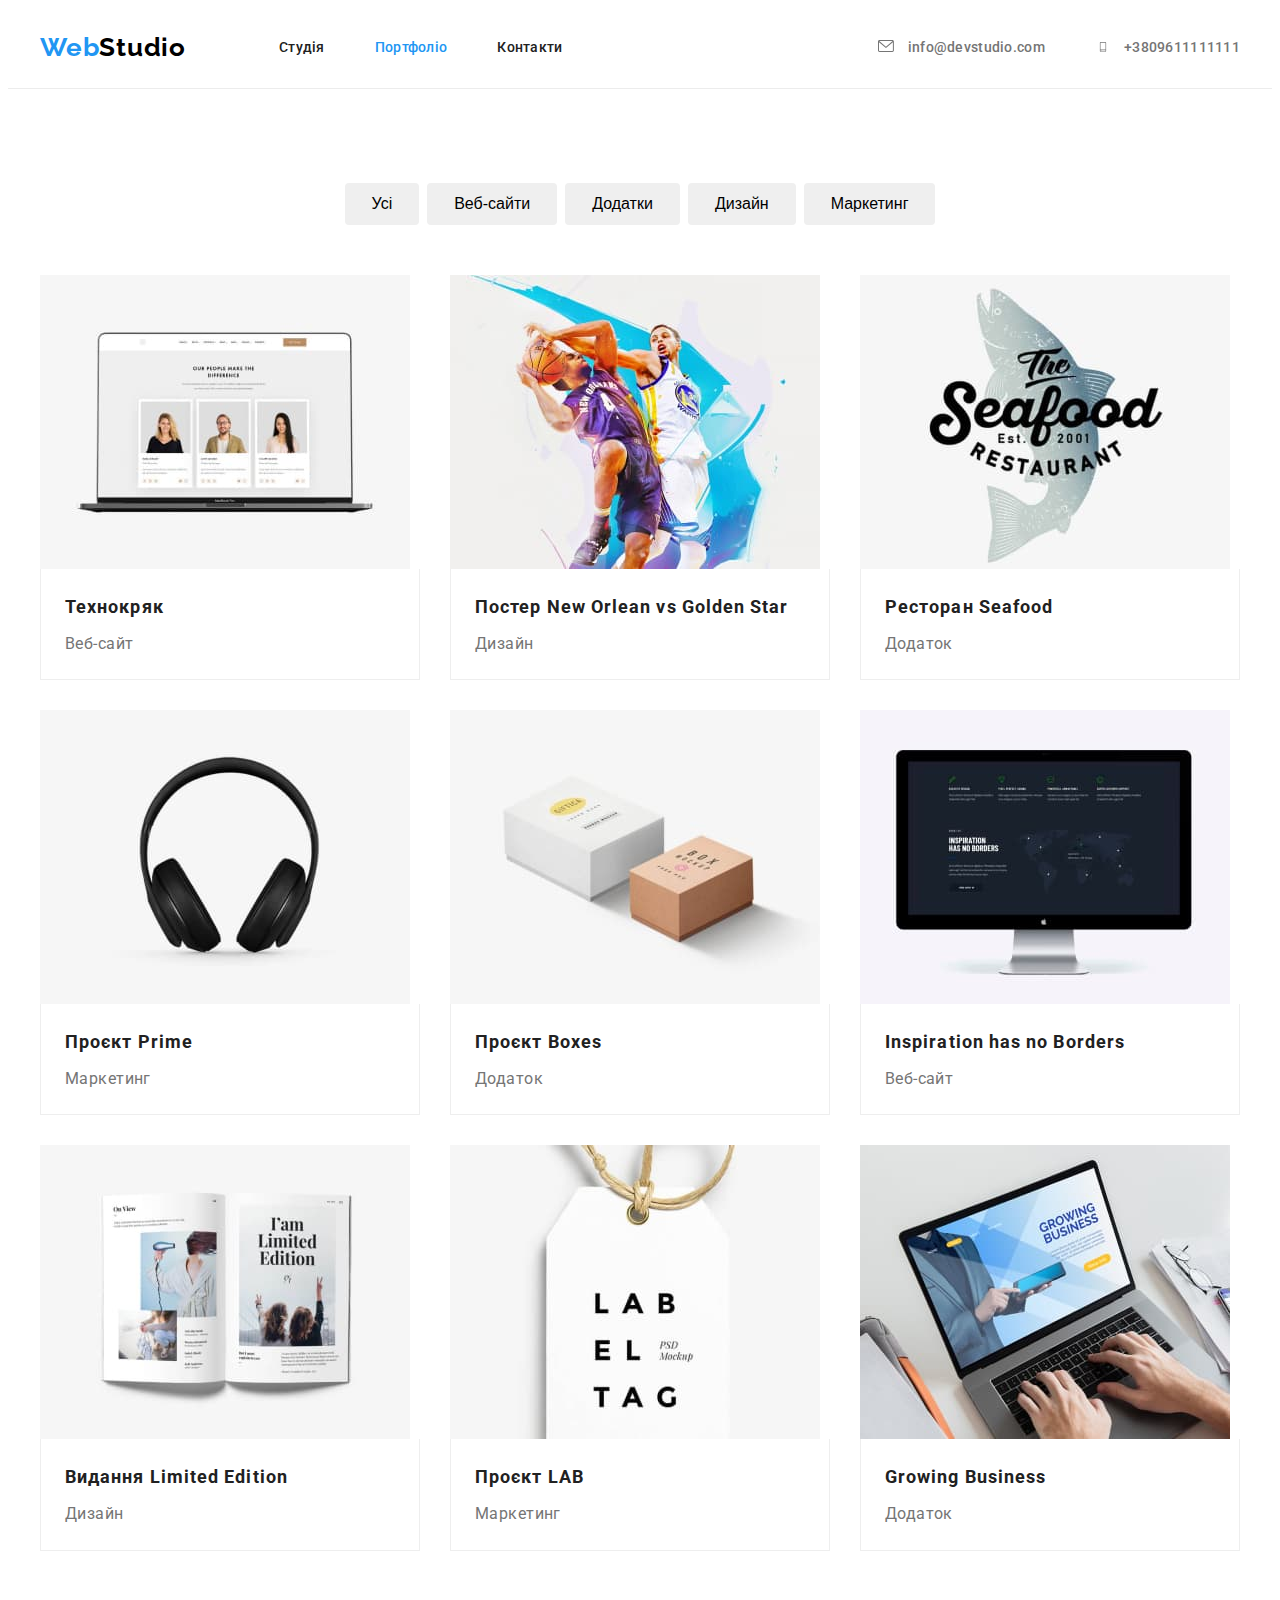
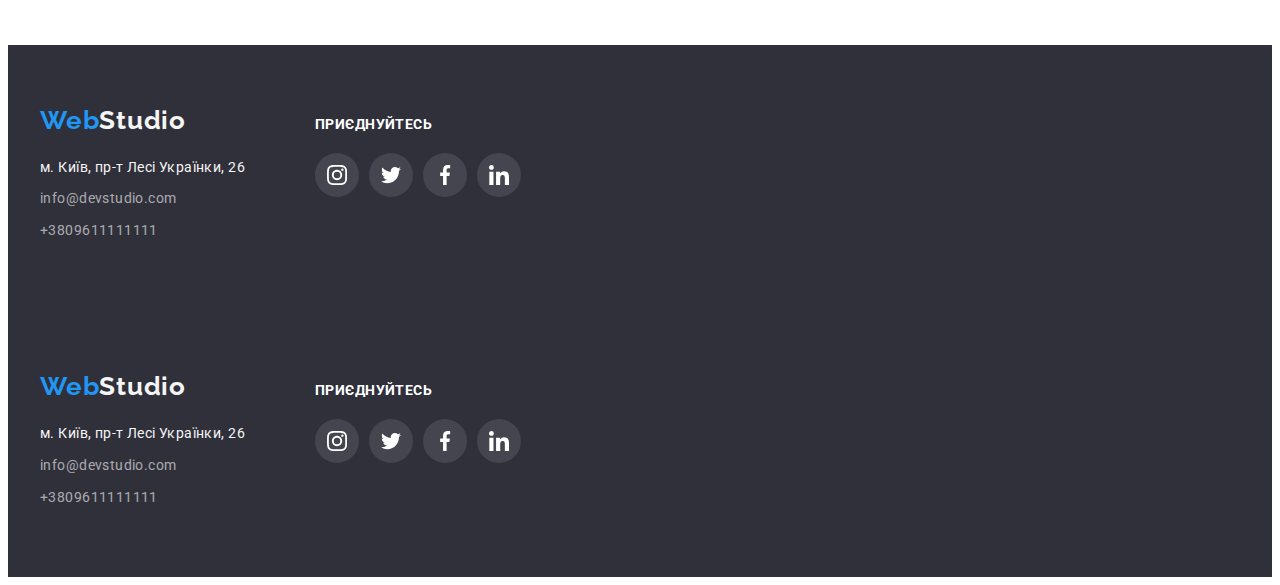
==== commit ae6bf0e8: "update sprit" ====
--- a/portfolio.html
+++ b/portfolio.html
@@ -36,14 +36,14 @@
       <ul class="contact-list list">
         <li class="item-mail">
           <a href="mailto:info@devstudio.com" class="link">
-            <svg class="contact-item" width="16" height="10">
+            <svg class="contact-item" width="16" height="12">
               <use href="./images/sprite.svg#icon-envelope"></use>
             </svg>
             info@devstudio.com</a>
         </li>
         <li class="item">
           <a href="tel:+3809611111111" class="link">
-            <svg class="contact-item" width="16" height="12">
+            <svg class="contact-item" width="16" height="10">
               <use href="./images/sprite.svg#icon-smartphone"></use>
             </svg>
             +3809611111111
@@ -159,7 +159,7 @@
 
 
   <!-- Підвал  -->
-  <footer class="footer-section" >
+  <footer class="footer-section">
     <div class="container footer-wrapper">
       <div class="footer-address">
         <a href="./index.html" class="logo link"><span class="logo-web">Web</span><span
@@ -173,7 +173,8 @@
             <li class="footer-list"><a href="mailto:info@devstudio.com"
                 class="link contact-footer">info@devstudio.com</a>
             </li>
-            <li class="footer-list"><a href="tel:+3809611111111" name="call" class="link contact-footer">+3809611111111</a></li>
+            <li class="footer-list"><a href="tel:+3809611111111" id="call"
+                class="link contact-footer">+3809611111111</a></li>
           </ul>
         </address>
       </div>
@@ -217,5 +218,64 @@
   </footer>
 </body>
 
+  <!-- Підвал  -->
+  <footer class="footer-section">
+    <div class="container footer-wrapper">
+      <div class="footer-address">
+        <a href="./index.html" class="logo link"><span class="logo-web">Web</span><span
+            class="logo-studio">Studio</span>
+        </a>
+        <address class="address">
+          <ul class=" contact list">
+            <li class="footer-list"><a href="https://goo.gl/maps/LuoxceWodsSbmJ2GA" rel="noopener noreferrer nofollow "
+                class="address link">м.
+                Київ, пр-т Лесі Українки, 26</a></li>
+            <li class="footer-list"><a href="mailto:info@devstudio.com"
+                class="link contact-footer">info@devstudio.com</a>
+            </li>
+            <li class="footer-list"><a href="tel:+3809611111111" id="call"
+                class="link contact-footer">+3809611111111</a></li>
+          </ul>
+        </address>
+      </div>
+
+      <div class="footer-social">
+        <p class="social-title">приєднуйтесь</p>
+        <ul class="lists-svg">
+          <li class="list">
+            <a href="#" class="link net-item">
+              <svg class="social-svg">
+                <use href="./images/sprite.svg#icon-instagram"></use>
+              </svg>
+            </a>
+          </li>
+          <li class="list">
+            <a href="#" class="link net-item">
+              <svg class="social-svg">
+                <use href="./images/sprite.svg#icon-twitter"></use>
+              </svg>
+            </a>
+          </li>
+          <li class="list">
+            <a href="#" class="link net-item">
+              <svg class="social-svg">
+                <use href="./images/sprite.svg#icon-facebook"></use>
+              </svg>
+            </a>
+          </li>
+          <li class="list">
+            <a href="#" class="link net-item">
+              <svg class="social-svg">
+                <use href="./images/sprite.svg#icon-linkedin"></use>
+              </svg>
+            </a>
+          </li>
+        </ul>
+
+      </div>
+
+    </div>
+
+  </footer>
 
 </html>--- a/css/style.css
+++ b/css/style.css
@@ -39,16 +39,6 @@
 .list {
   list-style: none;
 }
-.visually-hidden {
-  position: absolute;
-  width: 1px;
-  height: 1px;
-  margin: -1;
-  border: 0;
-  padding: 0;
-  clip: rect(0 0 0 0);
-  overflow: hidden;
-}
 
 /* header */
 .page-header {
@@ -69,7 +59,7 @@
   padding-right: 15px;
   margin-left: auto;
   margin-right: auto;
-  outline: 1px solid tomato;
+  /* outline: 1px solid tomato; */
 }
 
 /* header page */
@@ -182,6 +172,7 @@
 }
 .footer-wrapper {
   display: flex;
+  align-items: baseline;
 }
 .footer-address .logo {
   display: block;
@@ -206,45 +197,42 @@
   color: rgba(255, 255, 255, 0.6);
   text-decoration: none;
 }
-.footer-social {
-  padding-top: 72px;
-}
+
 .footer-social .social-title {
   margin-bottom: 20px;
   color: var(--primary-write-color);
 }
 .footer-social .lists-svg {
   gap: 10px;
-    fill: var(--primary-write-color);
-
+  fill: var(--primary-write-color);
 }
 .footer-social .social-svg {
-    fill: var(--primary-write-color);
-
+  fill: var(--primary-write-color);
 }
 .footer-social .list {
   background: rgba(255, 255, 255, 0.1);
   border-radius: 50%;
 }
 
-
 /* order */
 .hero {
   display: flex;
   flex-direction: column;
+  margin: auto;
   justify-content: center;
   align-items: center;
   padding-top: 200px;
   padding-bottom: 200px;
-
   background-image: linear-gradient(rgba(47, 48, 58, 0.4), rgba(47, 48, 58, 0.4)),
     url(../images/bgi.png);
-  background-size: contain;
+  background-size: cover;
   background-repeat: no-repeat;
-  background-position: center;
+  background-position: bottom;
   letter-spacing: 0.06em;
   text-align: center;
-}
+  max-width: 1600px;
+}
+
 .hero-title {
   margin-bottom: 30px;
   color: var(--primary-write-color);
@@ -414,7 +402,11 @@
 }
 .customer-item:hover {
   fill: #2196f3;
-  border: solid #2196f3;
+  border: 1px solid #2196f3;
+}
+.customers-svg {
+  width: 106px;
+  height: 60px;
 }
 
 /* portfolio */
